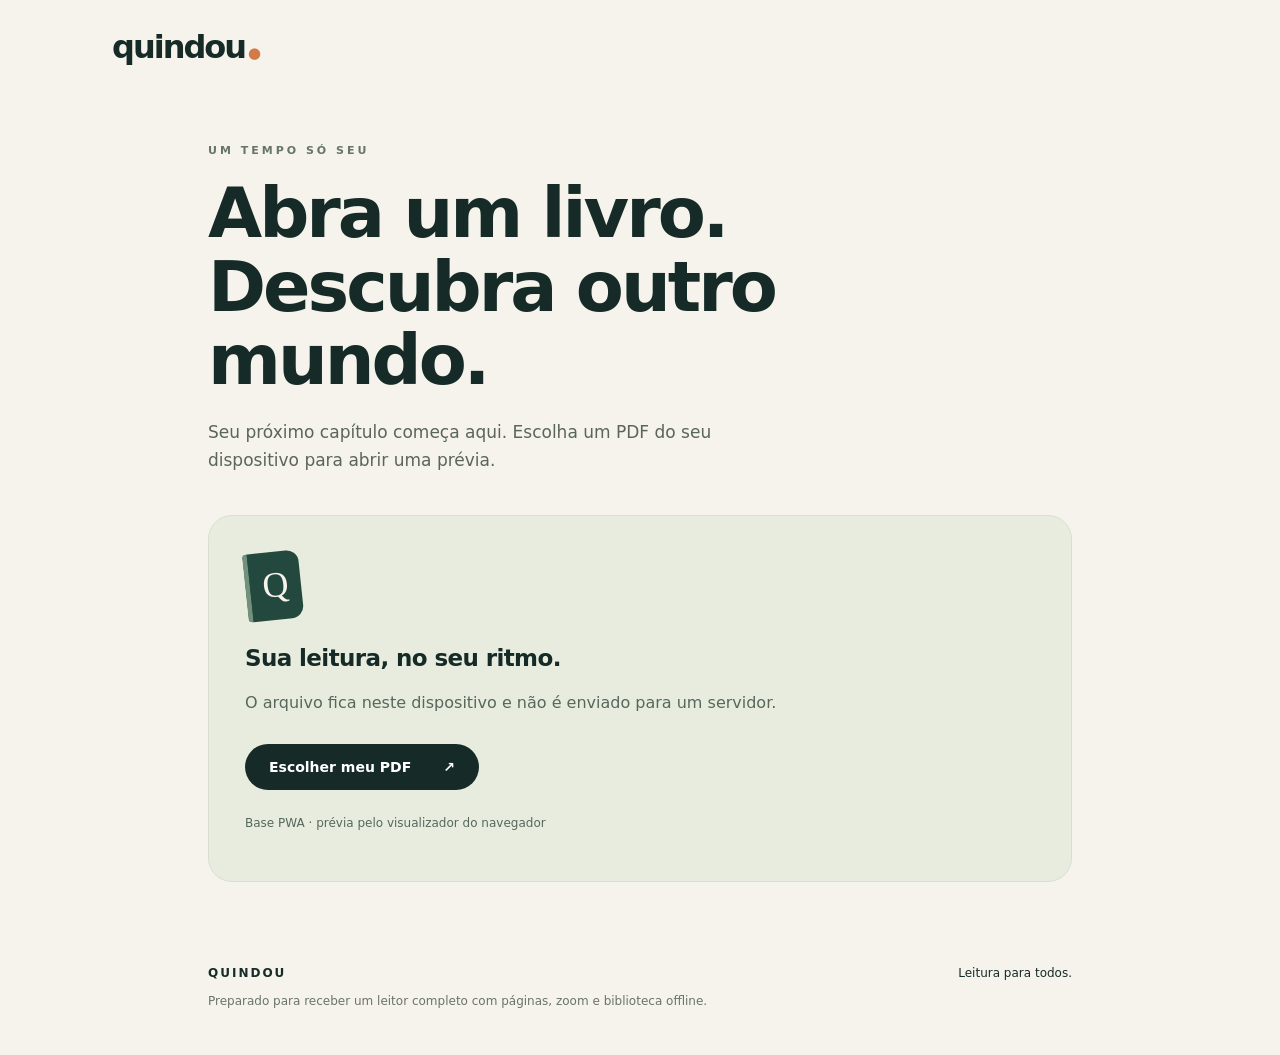
==== index.html @ c64f35c2 "Prepare Quindou PWA foundation for GitHub Pages" ====
<!doctype html>
<html lang="pt-BR">
<head>
  <meta charset="utf-8">
  <meta name="viewport" content="width=device-width,initial-scale=1">
  <meta name="theme-color" content="#162b28">
  <meta name="description" content="Quindou: seu espaço para ler. Base PWA para um leitor de PDF.">
  <link rel="manifest" href="./manifest.webmanifest">
  <link rel="icon" href="./icons/icon-192.png" type="image/png">
  <link rel="apple-touch-icon" href="./icons/icon-192.png">
  <link rel="stylesheet" href="./styles.css">
  <title>Quindou — Seu espaço para ler</title>
</head>
<body>
  <header><a class="brand" href="./" aria-label="Quindou, início">quindou<span>●</span></a><button id="install" hidden>Instalar aplicativo</button></header>
  <main>
    <p class="eyebrow">UM TEMPO SÓ SEU</p>
    <h1>Abra um livro.<br>Descubra outro mundo.</h1>
    <p class="intro">Seu próximo capítulo começa aqui. Escolha um PDF do seu dispositivo para abrir uma prévia.</p>
    <section class="upload" aria-labelledby="library-title">
      <div class="book" aria-hidden="true">Q</div>
      <h2 id="library-title">Sua leitura, no seu ritmo.</h2>
      <p>O arquivo fica neste dispositivo e não é enviado para um servidor.</p>
      <label class="primary" for="pdf-file">Escolher meu PDF <span aria-hidden="true">↗</span></label>
      <input id="pdf-file" type="file" accept="application/pdf,.pdf">
      <p class="note">Base PWA · prévia pelo visualizador do navegador</p>
    </section>
    <p id="status" role="status" aria-live="polite"></p>
    <section id="reader" hidden aria-labelledby="filename">
      <div class="reader-bar"><h2 id="filename"></h2><button id="close">Fechar</button></div>
      <p>A prévia depende do suporte do seu navegador. <a id="open-pdf" target="_blank" rel="noopener">Abrir PDF em outra aba</a></p>
      <iframe id="pdf-preview" title="Prévia do PDF"></iframe>
    </section>
    <footer>QUINDOU <span>Leitura para todos.</span><p>Preparado para receber um leitor completo com páginas, zoom e biblioteca offline.</p></footer>
  </main>
  <script type="module" src="./app.js"></script>
</body>
</html>
---- styles.css ----
:root{font-family:system-ui,-apple-system,sans-serif;color:#162b28;background:#f5f3eb;font-synthesis:none}*{box-sizing:border-box}body{margin:0}header{max-width:1120px;margin:auto;padding:28px 32px;display:flex;align-items:center;justify-content:space-between;gap:16px}.brand{font-size:32px;letter-spacing:-2px;font-weight:800;text-decoration:none;color:inherit}.brand span{color:#d27b46;font-size:15px;margin-left:3px}main{max-width:920px;margin:50px auto 0;padding:0 28px}.eyebrow{font-size:11px;letter-spacing:3px;color:#66746a;font-weight:700}h1{font-size:clamp(38px,7vw,70px);font-weight:600;line-height:1.05;letter-spacing:-3px;margin:20px 0}.intro{max-width:540px;font-size:17px;line-height:1.7;color:#59655d}.upload{margin-top:40px;padding:36px;background:#e7ecdf;border:1px solid #d8dfd0;border-radius:24px}.book{width:56px;height:68px;border-radius:4px 12px 12px 4px;background:#23483d;border-left:5px solid #72917a;color:#f5f3eb;font:36px Georgia,serif;text-align:center;padding-top:12px;transform:rotate(-6deg);margin-bottom:25px}h2{font-size:23px;letter-spacing:-.6px}.upload p{color:#57675c;line-height:1.6}.primary,button{display:inline-flex;gap:32px;align-items:center;justify-content:center;background:#162b28;color:#fff;border:0;border-radius:30px;font:600 14px system-ui;padding:15px 24px;cursor:pointer}.primary{margin:12px 0}.note{font-size:12px}#pdf-file{position:absolute;width:1px;height:1px;opacity:0;overflow:hidden}.primary:has(+input:focus-visible){outline:3px solid #c0743d;outline-offset:4px}a:focus-visible,button:focus-visible{outline:3px solid #c0743d;outline-offset:4px}#status{min-height:24px;color:#5e6c60;font-size:14px}.reader-bar{display:flex;align-items:center;justify-content:space-between;gap:20px}#filename{overflow-wrap:anywhere}#reader a{color:inherit}iframe{width:100%;height:70vh;border:1px solid #c7d0c2;border-radius:12px;background:white}footer{padding:32px 0;font-size:12px;letter-spacing:2px;font-weight:700}footer span{float:right;letter-spacing:0;font-weight:400}footer p{font-size:12px;letter-spacing:0;line-height:1.6;font-weight:400;color:#6a746a}[hidden]{display:none!important}@media(max-width:520px){header{padding:22px}main{margin-top:30px;padding:0 22px}.upload{padding:26px}h1{letter-spacing:-1.7px}header button{font-size:11px;padding:11px 14px}}
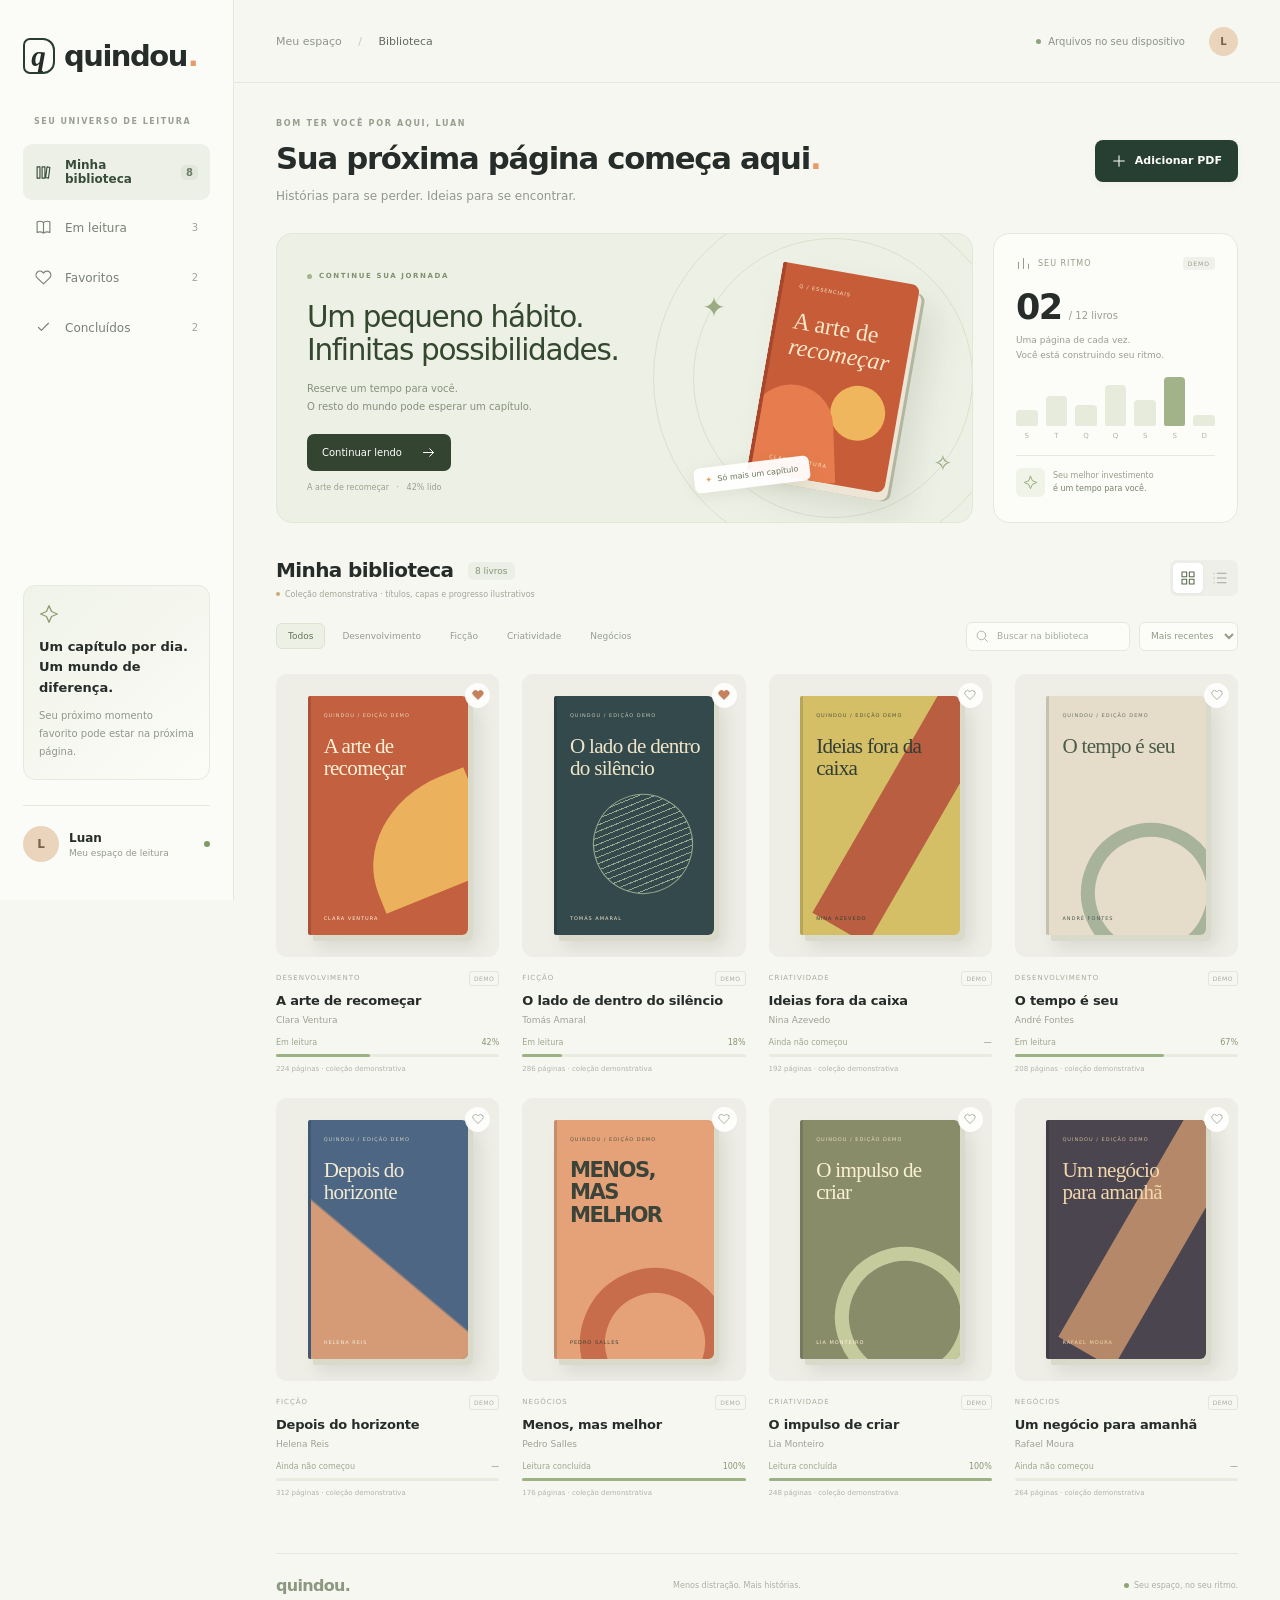
==== commit a3d697ad: "Redesign Quindou with interactive demonstration library" ====
--- a/index.html
+++ b/index.html
@@ -1,38 +1,26 @@
 <!doctype html>
 <html lang="pt-BR">
 <head>
-  <meta charset="utf-8">
-  <meta name="viewport" content="width=device-width,initial-scale=1">
-  <meta name="theme-color" content="#162b28">
-  <meta name="description" content="Quindou: seu espaço para ler. Base PWA para um leitor de PDF.">
-  <link rel="manifest" href="./manifest.webmanifest">
-  <link rel="icon" href="./icons/icon-192.png" type="image/png">
-  <link rel="apple-touch-icon" href="./icons/icon-192.png">
-  <link rel="stylesheet" href="./styles.css">
-  <title>Quindou — Seu espaço para ler</title>
+<meta charset="utf-8"><meta name="viewport" content="width=device-width,initial-scale=1"><meta name="theme-color" content="#f7f7f2"><meta name="description" content="Quindou — sua biblioteca, seu próximo universo.">
+<link rel="manifest" href="./manifest.webmanifest"><link rel="icon" href="./icons/icon-192.png"><link rel="apple-touch-icon" href="./icons/icon-192.png"><link rel="stylesheet" href="./styles.css"><title>Quindou — Minha biblioteca</title>
 </head>
 <body>
-  <header><a class="brand" href="./" aria-label="Quindou, início">quindou<span>●</span></a><button id="install" hidden>Instalar aplicativo</button></header>
-  <main>
-    <p class="eyebrow">UM TEMPO SÓ SEU</p>
-    <h1>Abra um livro.<br>Descubra outro mundo.</h1>
-    <p class="intro">Seu próximo capítulo começa aqui. Escolha um PDF do seu dispositivo para abrir uma prévia.</p>
-    <section class="upload" aria-labelledby="library-title">
-      <div class="book" aria-hidden="true">Q</div>
-      <h2 id="library-title">Sua leitura, no seu ritmo.</h2>
-      <p>O arquivo fica neste dispositivo e não é enviado para um servidor.</p>
-      <label class="primary" for="pdf-file">Escolher meu PDF <span aria-hidden="true">↗</span></label>
-      <input id="pdf-file" type="file" accept="application/pdf,.pdf">
-      <p class="note">Base PWA · prévia pelo visualizador do navegador</p>
-    </section>
-    <p id="status" role="status" aria-live="polite"></p>
-    <section id="reader" hidden aria-labelledby="filename">
-      <div class="reader-bar"><h2 id="filename"></h2><button id="close">Fechar</button></div>
-      <p>A prévia depende do suporte do seu navegador. <a id="open-pdf" target="_blank" rel="noopener">Abrir PDF em outra aba</a></p>
-      <iframe id="pdf-preview" title="Prévia do PDF"></iframe>
-    </section>
-    <footer>QUINDOU <span>Leitura para todos.</span><p>Preparado para receber um leitor completo com páginas, zoom e biblioteca offline.</p></footer>
-  </main>
-  <script type="module" src="./app.js"></script>
-</body>
-</html>
+<aside class="sidebar">
+<a class="brand" href="./" aria-label="Quindou, início"><span class="brand-icon">q</span> quindou<span class="brand-dot">.</span></a>
+<p class="sidebar-label">SEU UNIVERSO DE LEITURA</p>
+<nav aria-label="Biblioteca"><button class="nav-item active" data-view="all"><span data-icon="library"></span>Minha biblioteca <small id="nav-count">8</small></button><button class="nav-item" data-view="reading"><span data-icon="book"></span>Em leitura <small>3</small></button><button class="nav-item" data-view="favorites"><span data-icon="heart"></span>Favoritos <small id="fav-count">2</small></button><button class="nav-item" data-view="finished"><span data-icon="check"></span>Concluídos <small>2</small></button></nav>
+<div class="sidebar-bottom"><div class="little-note"><span data-icon="spark"></span><h3>Um capítulo por dia.<br>Um mundo de diferença.</h3><p>Seu próximo momento favorito pode estar na próxima página.</p></div><button id="install" class="install" hidden><span data-icon="download"></span>Instalar Quindou</button><div class="profile"><span class="avatar">L</span><div><strong>Luan</strong><small>Meu espaço de leitura</small></div><span class="profile-dot"></span></div></div>
+</aside>
+<div class="workspace"><header class="topbar"><span class="breadcrumb">Meu espaço <span>/</span> <strong>Biblioteca</strong></span><div class="top-tools"><span class="local-badge"><i></i> Arquivos no seu dispositivo</span><span class="avatar mini">L</span></div></header>
+<main>
+<div class="page-heading"><div><div class="eyebrow">BOM TER VOCÊ POR AQUI, LUAN</div><h1>Sua próxima página começa aqui<span>.</span></h1><p>Histórias para se perder. Ideias para se encontrar.</p></div><label class="primary upload-button" for="pdf-file"><span data-icon="plus"></span>Adicionar PDF</label><input id="pdf-file" type="file" accept="application/pdf,.pdf" class="sr-only"></div>
+<section class="feature-row" aria-label="Destaque de leitura"><div class="hero"><div class="hero-copy"><span class="tag"><span class="tiny-dot"></span> CONTINUE SUA JORNADA</span><h2>Um pequeno hábito.<br>Infinitas possibilidades.</h2><p>Reserve um tempo para você.<br>O resto do mundo pode esperar um capítulo.</p><button class="dark-button" id="continue">Continuar lendo <span data-icon="arrow"></span></button><span class="hero-progress">A arte de recomeçar <b>·</b> 42% lido</span></div><div class="hero-art" aria-hidden="true"><div class="orbit orbit-one"></div><div class="orbit orbit-two"></div><span class="star star-one">✦</span><span class="star star-two">✧</span><div class="hero-book"><div class="cover-mark">Q / ESSENCIAIS</div><div class="hero-book-title">A arte de<br><em>recomeçar</em></div><div class="cover-sun"></div><div class="cover-arch"></div><small>CLARA VENTURA</small></div><div class="floating-label"><span>✦</span> Só mais um capítulo</div></div></div>
+<div class="reading-card"><div class="stat-head"><span data-icon="chart"></span><span>SEU RITMO</span><span class="demo-pill">DEMO</span></div><div class="reading-number">02<span>/ 12 livros</span></div><p>Uma página de cada vez.<br>Você está construindo seu ritmo.</p><div class="month-chart" aria-label="Atividade ilustrativa da semana"><div style="--h:34%"><span>S</span></div><div style="--h:62%"><span>T</span></div><div style="--h:44%"><span>Q</span></div><div style="--h:85%"><span>Q</span></div><div style="--h:53%"><span>S</span></div><div class="current" style="--h:100%"><span>S</span></div><div style="--h:24%"><span>D</span></div></div><div class="stat-footer"><span class="stat-bubble" data-icon="spark"></span><span>Seu melhor investimento<br><strong>é um tempo para você.</strong></span></div></div></section>
+<section class="library" aria-labelledby="library-title"><div class="section-heading"><div><h2 id="library-title">Minha biblioteca <span id="book-count">8 livros</span></h2><p class="demo-note"><span></span>Coleção demonstrativa · títulos, capas e progresso ilustrativos</p></div><div class="display-controls"><button id="grid-view" class="selected icon-button" aria-label="Exibir em grade" aria-pressed="true"><span data-icon="grid"></span></button><button id="list-view" class="icon-button" aria-label="Exibir em lista" aria-pressed="false"><span data-icon="list"></span></button></div></div>
+<div class="library-tools"><div class="filters" aria-label="Filtrar livros"><button class="filter active" data-filter="all">Todos</button><button class="filter" data-filter="Desenvolvimento">Desenvolvimento</button><button class="filter" data-filter="Ficção">Ficção</button><button class="filter" data-filter="Criatividade">Criatividade</button><button class="filter" data-filter="Negócios">Negócios</button></div><div class="search-sort"><label class="search"><span data-icon="search"></span><input id="search" type="search" placeholder="Buscar na biblioteca" aria-label="Buscar na biblioteca"></label><select id="sort" aria-label="Ordenar biblioteca"><option value="recent">Mais recentes</option><option value="title">Título A–Z</option><option value="progress">Progresso</option></select></div></div>
+<div id="books" class="books"></div><p id="empty" class="empty" hidden>Nenhum livro por aqui. Experimente outra busca ou adicione um PDF.</p></section>
+<p id="status" role="status" aria-live="polite"></p><footer><span class="footer-brand">quindou.</span><span>Menos distração. Mais histórias.</span><span class="footer-local"><i></i> Seu espaço, no seu ritmo.</span></footer>
+</main></div>
+<dialog id="book-dialog"><form method="dialog"><button class="dialog-close icon-button" aria-label="Fechar detalhes"><span data-icon="close"></span></button></form><div id="dialog-content"></div></dialog>
+<dialog id="reader"><div class="reader-bar"><h2 id="filename"></h2><button id="close" class="icon-button" aria-label="Fechar PDF"><span data-icon="close"></span></button></div><p class="reader-note">Prévia pelo navegador. <a id="open-pdf" target="_blank" rel="noopener">Abrir PDF em outra aba ↗</a></p><iframe id="pdf-preview" title="Prévia do PDF"></iframe></dialog>
+<script type="module" src="./app.js"></script></body></html>
--- a/styles.css
+++ b/styles.css
@@ -1 +1 @@
-:root{font-family:system-ui,-apple-system,sans-serif;color:#162b28;background:#f5f3eb;font-synthesis:none}*{box-sizing:border-box}body{margin:0}header{max-width:1120px;margin:auto;padding:28px 32px;display:flex;align-items:center;justify-content:space-between;gap:16px}.brand{font-size:32px;letter-spacing:-2px;font-weight:800;text-decoration:none;color:inherit}.brand span{color:#d27b46;font-size:15px;margin-left:3px}main{max-width:920px;margin:50px auto 0;padding:0 28px}.eyebrow{font-size:11px;letter-spacing:3px;color:#66746a;font-weight:700}h1{font-size:clamp(38px,7vw,70px);font-weight:600;line-height:1.05;letter-spacing:-3px;margin:20px 0}.intro{max-width:540px;font-size:17px;line-height:1.7;color:#59655d}.upload{margin-top:40px;padding:36px;background:#e7ecdf;border:1px solid #d8dfd0;border-radius:24px}.book{width:56px;height:68px;border-radius:4px 12px 12px 4px;background:#23483d;border-left:5px solid #72917a;color:#f5f3eb;font:36px Georgia,serif;text-align:center;padding-top:12px;transform:rotate(-6deg);margin-bottom:25px}h2{font-size:23px;letter-spacing:-.6px}.upload p{color:#57675c;line-height:1.6}.primary,button{display:inline-flex;gap:32px;align-items:center;justify-content:center;background:#162b28;color:#fff;border:0;border-radius:30px;font:600 14px system-ui;padding:15px 24px;cursor:pointer}.primary{margin:12px 0}.note{font-size:12px}#pdf-file{position:absolute;width:1px;height:1px;opacity:0;overflow:hidden}.primary:has(+input:focus-visible){outline:3px solid #c0743d;outline-offset:4px}a:focus-visible,button:focus-visible{outline:3px solid #c0743d;outline-offset:4px}#status{min-height:24px;color:#5e6c60;font-size:14px}.reader-bar{display:flex;align-items:center;justify-content:space-between;gap:20px}#filename{overflow-wrap:anywhere}#reader a{color:inherit}iframe{width:100%;height:70vh;border:1px solid #c7d0c2;border-radius:12px;background:white}footer{padding:32px 0;font-size:12px;letter-spacing:2px;font-weight:700}footer span{float:right;letter-spacing:0;font-weight:400}footer p{font-size:12px;letter-spacing:0;line-height:1.6;font-weight:400;color:#6a746a}[hidden]{display:none!important}@media(max-width:520px){header{padding:22px}main{margin-top:30px;padding:0 22px}.upload{padding:26px}h1{letter-spacing:-1.7px}header button{font-size:11px;padding:11px 14px}}
+:root{font-family:Inter,ui-sans-serif,system-ui,-apple-system,sans-serif;color:#262c29;background:#f7f7f2;font-synthesis:none;--orange:#e99a6c;--muted:#89908a;--line:#e6e8e0}*{box-sizing:border-box}body{margin:0}button,input,select{font:inherit}button,a,label,input,select{-webkit-tap-highlight-color:transparent}button{cursor:pointer}button{color:inherit}button:focus-visible,a:focus-visible,select:focus-visible,input:focus-visible,.upload-button:has(+input:focus-visible){outline:3px solid #b77750;outline-offset:4px}button svg,.search svg{pointer-events:none}svg{width:20px;height:20px;display:block}a{color:inherit}.sidebar{position:fixed;width:234px;top:0;bottom:0;left:0;background:#fbfcf8;border-right:1px solid var(--line);padding:38px 23px;display:flex;flex-direction:column;z-index:10}.brand{display:flex;align-items:center;gap:9px;font-size:29px;font-weight:760;letter-spacing:-1.5px;text-decoration:none}.brand-icon{display:grid;place-items:center;width:32px;height:36px;border:2px solid #293c31;border-radius:7px 12px 12px 7px;font:italic bold 29px Georgia;letter-spacing:-3px;padding-right:4px}.brand-dot{color:var(--orange);margin-left:-8px}.sidebar-label{font-size:8px;letter-spacing:1.5px;color:#9a9f96;margin:43px 11px 18px;font-weight:700}.nav-item{display:flex;align-items:center;gap:13px;border:0;background:none;width:100%;font-size:12px;color:#798078;padding:14px 12px;margin-bottom:5px;border-radius:9px;text-align:left}.nav-item svg{width:17px;height:17px}.nav-item small{margin-left:auto;font-size:10px;opacity:.7}.nav-item.active{background:#edf0e6;color:#384d39;font-weight:650}.nav-item.active small{background:#dce4d5;border-radius:5px;padding:2px 5px}.sidebar-bottom{margin-top:auto}.little-note{border:1px solid #e7e9de;border-radius:12px;padding:18px 15px;background:linear-gradient(140deg,#f0f3e8,#fbfcf7)}.little-note>span{color:#8e9c75}.little-note h3{font-size:13px;font-weight:600;line-height:1.6;margin:13px 0 8px}.little-note p{font-size:10px;line-height:1.8;color:#90978b;margin:0}.profile{display:flex;gap:10px;align-items:center;margin-top:25px;padding:20px 0 0;border-top:1px solid var(--line)}.avatar{display:grid;place-items:center;background:#ebd4bc;color:#79614e;width:36px;height:36px;border-radius:50%;font-size:12px;font-weight:700}.profile strong{font-size:12px;display:block}.profile small{font-size:9px;color:#94998f;display:block;margin-top:3px}.profile-dot{margin-left:auto;background:#7d9b66;width:6px;height:6px;border-radius:50%}.install{width:100%;border:1px solid var(--line);border-radius:8px;background:white;padding:10px;font-size:11px;display:flex;align-items:center;gap:10px;margin-top:10px}.workspace{margin-left:234px}.topbar{height:83px;border-bottom:1px solid var(--line);display:flex;justify-content:space-between;align-items:center;padding:0 42px}.breadcrumb{font-size:11px;color:#90968b}.breadcrumb span{padding:0 13px;color:#c5c9be}.breadcrumb strong{font-weight:500;color:#626a5e}.top-tools{display:flex;align-items:center;gap:24px}.local-badge{font-size:10px;color:#8b9386;display:flex;align-items:center;gap:7px}.local-badge i,.footer-local i{width:5px;height:5px;border-radius:50%;background:#92a379}.mini{width:29px;height:29px;font-size:10px}main{max-width:1520px;margin:auto;padding:36px 42px 0}.page-heading{display:flex;align-items:center;justify-content:space-between;gap:20px}.eyebrow{font-size:8px;letter-spacing:1.7px;color:#979f8c;font-weight:650;margin-bottom:12px}h1{font-size:clamp(24px,2.4vw,36px);letter-spacing:-1.3px;font-weight:620;margin:0;line-height:1.2}h1>span{color:var(--orange)}.page-heading p{font-size:12px;color:#92988d;margin:12px 0 0}.primary{border:0;background:#263f32;color:#fff;border-radius:8px;padding:13px 16px;font-size:11px;font-weight:550;display:flex;align-items:center;gap:8px;cursor:pointer;white-space:nowrap;box-shadow:0 3px 8px #2945300a}.primary svg{width:16px;height:16px}.sr-only{position:absolute;width:1px;height:1px;overflow:hidden;clip:rect(0,0,0,0);white-space:nowrap}.feature-row{display:grid;grid-template-columns:minmax(0,1fr) 245px;gap:20px;margin:30px 0 35px}.hero{position:relative;overflow:hidden;background:#edf0e5;border:1px solid #e2e8d8;border-radius:16px;min-height:286px;display:flex}.hero-copy{z-index:2;padding:30px;position:relative;width:65%}.tag{display:inline-flex;align-items:center;gap:7px;color:#81906f;font-size:7px;letter-spacing:1.6px;font-weight:600}.tiny-dot{height:5px;width:5px;border-radius:50%;background:#a6b58d}.hero h2{font-size:clamp(22px,2.3vw,34px);font-weight:500;line-height:1.14;letter-spacing:-1.3px;margin:18px 0 12px;color:#34472f}.hero-copy>p{font-size:10px;color:#86907b;line-height:1.8}.dark-button{border:0;border-radius:7px;background:#334530;color:#fff;padding:11px 15px;display:flex;gap:19px;align-items:center;font-size:10px;margin-top:18px}.dark-button svg{width:15px;height:15px}.hero-progress{display:block;font-size:8px;color:#99a18d;margin-top:12px}.hero-progress b{margin:0 5px;font-weight:400}.hero-art{position:absolute;right:0;width:40%;height:100%;display:flex;justify-content:center;align-items:center}.hero-book{position:relative;width:139px;height:211px;background:#c75c38;border-radius:2px 8px 8px 2px;box-shadow:4px 8px 0 #ede5d5,7px 8px 0 #b1b6a0,20px 20px 35px #4f583e25;transform:rotate(10deg);padding:18px 16px;color:#fae8ca;border-left:4px solid #a7472b;overflow:hidden;z-index:1}.cover-mark{font-size:5px;letter-spacing:1px}.hero-book-title{font-family:Georgia,serif;font-size:24px;line-height:1.1;margin-top:19px;position:relative;z-index:2}.hero-book-title em{font-weight:normal}.hero-book small{position:absolute;bottom:14px;font-size:5px;letter-spacing:1.3px;z-index:2}.cover-sun{position:absolute;width:55px;height:55px;right:12px;bottom:47px;background:#efb65e;border-radius:50%}.cover-arch{position:absolute;width:84px;height:100px;left:-8px;bottom:-8px;background:#e77d4e;border-radius:60px 60px 0 0;transform:rotate(-12deg)}.orbit{border:1px solid #d9e1cc;border-radius:50%;position:absolute;width:280px;height:280px}.orbit-two{width:360px;height:360px}.star{position:absolute;color:#9cab83}.star-one{left:3%;top:20%;font-size:28px}.star-two{right:7%;bottom:16%;font-size:23px}.floating-label{position:absolute;z-index:3;bottom:35px;left:0;transform:rotate(-7deg);padding:8px 11px;background:#fffffff0;box-shadow:0 3px 15px #4a54341a;border-radius:6px;font-size:8px;color:#6b785a}.floating-label span{color:#e2a259;margin-right:3px}.reading-card{padding:22px;background:#fcfcf8;border:1px solid var(--line);border-radius:16px}.stat-head{display:flex;align-items:center;gap:7px;color:#969e8b;font-size:8px;letter-spacing:1px}.stat-head svg{width:15px;height:15px}.demo-pill{font-size:6px;padding:3px 5px;background:#f0f1eb;border-radius:4px;margin-left:auto}.reading-number{font-size:35px;letter-spacing:-1.5px;font-weight:550;margin-top:16px}.reading-number>span{font-size:10px;color:#9b9f94;letter-spacing:0;font-weight:400;margin-left:7px}.reading-card>p{font-size:9px;line-height:1.7;color:#9a9f93;margin:6px 0 14px}.month-chart{display:flex;gap:8px;align-items:end;height:65px;padding-bottom:16px}.month-chart>div{height:var(--h);background:#e6ebdc;flex:1;position:relative;border-radius:4px 4px 2px 2px;max-height:50px}.month-chart .current{background:#a2b389}.month-chart span{position:absolute;bottom:-14px;left:0;right:0;text-align:center;font-size:7px;color:#b1b5a9}.stat-footer{border-top:1px solid var(--line);padding-top:12px;display:flex;gap:8px;align-items:center;margin-top:13px;font-size:8px;line-height:1.6;color:#999f8e}.stat-footer strong{font-weight:500;color:#78846b}.stat-bubble{padding:7px;background:#f0f3e8;border-radius:6px}.stat-bubble svg{width:15px;height:15px;color:#9bab80}.section-heading{display:flex;align-items:center;justify-content:space-between}.section-heading h2{font-size:20px;font-weight:600;letter-spacing:-.6px;margin:0}.section-heading h2 span{display:inline-block;background:#ecefe5;color:#8a967a;font-size:9px;letter-spacing:0;border-radius:5px;vertical-align:middle;padding:4px 7px;margin-left:8px;font-weight:500}.demo-note{font-size:8px;display:flex;align-items:center;gap:5px;color:#a2a696;margin:8px 0 0}.demo-note>span{width:4px;height:4px;border-radius:50%;background:#c9aa76}.display-controls{display:flex;gap:2px;padding:3px;background:#eeefe8;border-radius:7px}.icon-button{border:0;background:none;border-radius:5px;display:grid;place-items:center;padding:7px;color:#a0a69a}.icon-button svg{width:16px;height:16px}.icon-button.selected{background:#fff;color:#59684b;box-shadow:0 1px 4px #00000009}.library-tools{display:flex;justify-content:space-between;align-items:center;gap:15px;margin:23px 0}.filters{display:flex;gap:5px;flex-wrap:wrap}.filter{border:1px solid transparent;background:none;padding:7px 11px;border-radius:6px;color:#969d90;font-size:9px;white-space:nowrap}.filter.active{border-color:#dce3d3;background:#edf0e5;color:#657554}.search-sort{display:flex;gap:9px}.search{display:flex;gap:6px;align-items:center;border:1px solid var(--line);border-radius:6px;background:#fcfcf8;padding:7px 9px;color:#a5ac9c}.search svg{width:13px;height:13px}.search input{border:0;background:none;outline:none;min-width:0;width:125px;font-size:9px;color:#5c6853}.search input::placeholder{color:#a5ac9c}select{background:#fcfcf8;border:1px solid var(--line);color:#929b87;border-radius:6px;font-size:9px;padding:7px}.books{display:grid;grid-template-columns:repeat(4,minmax(0,1fr));gap:25px 23px}.book-card{position:relative;min-width:0}.cover-button{padding:0;border:0;background:none;width:100%;text-align:left;display:block}.cover-stage{background:#eeeee7;border-radius:11px;padding:22px 30px;display:flex;justify-content:center;align-items:center;overflow:hidden;transition:background .25s,transform .25s}.book-card:hover .cover-stage{background:#e8eade;transform:translateY(-3px)}.book-cover{position:relative;aspect-ratio:0.67;width:100%;max-width:160px;padding:16px 13px 14px;background:var(--cover-bg);color:var(--cover-fg);border-radius:2px 6px 6px 2px;box-shadow:5px 6px 0 #dadacb,10px 12px 18px #3036211f;overflow:hidden;border-left:3px solid #0002;display:flex;flex-direction:column;isolation:isolate}.edition{font-size:5px;letter-spacing:1px;position:relative;z-index:2;opacity:.8}.cover-title{font:clamp(16px,1.65vw,25px)/1.06 Georgia,serif;letter-spacing:-.7px;margin-top:17px;position:relative;z-index:2;overflow-wrap:anywhere}.cover-author{font-size:5px;letter-spacing:1px;margin-top:auto;position:relative;z-index:2}.cover-shape{position:absolute;z-index:-1;bottom:17%;width:80%;height:45%;left:33%;background:var(--accent);border-radius:80% 0 0 0;transform:rotate(-22deg)}.cover-style-1 .cover-shape{border-radius:50%;width:100px;height:100px;left:23%;bottom:17%;background:repeating-linear-gradient(0deg,transparent 0px,transparent 5px,var(--accent) 5px,var(--accent) 6px);border:1px solid var(--accent)}.cover-style-2 .cover-shape{height:115%;width:40%;border-radius:0;transform:rotate(30deg);left:47%;top:-10%}.cover-style-3 .cover-shape{border:14px solid var(--accent);background:transparent;border-radius:50%;width:140px;height:140px;left:20%;bottom:-12%}.cover-style-4 .cover-shape{background:linear-gradient(40deg,var(--accent) 49%,transparent 50%);height:80%;width:120%;left:-10%;bottom:0;border-radius:0;transform:none}.cover-style-5 .cover-title{font-family:system-ui,sans-serif;font-weight:800;text-transform:uppercase;font-size:clamp(17px,1.65vw,26px);letter-spacing:-1.5px}.cover-style-5 .cover-shape{width:150px;height:150px;left:15%;bottom:-25%;border-radius:50%;background:transparent;border:25px solid var(--accent)}.favorite{position:absolute;top:9px;right:9px;border:0;background:#ffffffdf;border-radius:50%;width:25px;height:25px;display:grid;place-items:center;color:#9ba38f;z-index:3;box-shadow:0 2px 4px #00000004}.favorite svg{width:12px;height:12px}.favorite[aria-pressed=true]{color:#c7805d}.favorite[aria-pressed=true] svg{fill:#c7805d}.category-line{display:flex;align-items:center;justify-content:space-between;font-size:7px;letter-spacing:1px;text-transform:uppercase;color:#a6ab9b;margin:14px 0 6px}.category-line .pdf-tag{font-size:6px;letter-spacing:.5px;padding:3px 4px;border:1px solid #e2e5d9;border-radius:3px;color:#a6ad9b}.book-title{font-size:13px;font-weight:600;margin:0;line-height:1.4;letter-spacing:-.2px}.book-author{font-size:9px;color:#9da392;margin:5px 0 13px}.progress-label{display:flex;justify-content:space-between;font-size:8px;color:#9da88e}.progress-label strong{color:#869772;font-weight:500}.progress-track{height:3px;background:#e8ebdf;border-radius:3px;margin-top:7px}.progress-track>div{background:#9db186;height:100%;border-radius:3px}.book-meta{font-size:7px;color:#b0b5a5;margin-top:8px}.books.list-layout{grid-template-columns:1fr 1fr}.list-layout .book-card{display:grid;grid-template-columns:95px 1fr;gap:16px;border-bottom:1px solid var(--line);padding-bottom:15px}.list-layout .cover-stage{padding:10px 15px}.list-layout .cover-title{font-size:12px}.list-layout .cover-author,.list-layout .edition{font-size:3px}.list-layout .cover-shape{width:55px;height:55px}.list-layout .favorite{left:67px;right:auto;top:4px}.list-layout .category-line{margin-top:4px}.empty{padding:50px;text-align:center;font-size:13px;color:#8a967e}#status{font-size:11px;color:#879279;min-height:20px;margin:18px 0}footer{border-top:1px solid var(--line);padding:22px 0;display:flex;align-items:center;justify-content:space-between;color:#abb1a1;font-size:8px}.footer-brand{font-size:16px;font-weight:700;color:#8c987f;letter-spacing:-.7px}.footer-local{display:flex;align-items:center;gap:5px}dialog{border:1px solid #dce3d3;border-radius:18px;background:#fcfcf8;color:#34432d;max-width:600px;width:calc(100% - 32px);padding:30px;box-shadow:0 30px 120px #15251130}dialog::backdrop{background:#20302077;backdrop-filter:blur(6px)}.dialog-close{margin-left:auto;background:#edf0e6}.detail-layout{display:grid;grid-template-columns:150px 1fr;gap:28px;align-items:start}.detail-layout h2{font-size:25px;letter-spacing:-1px;margin-top:8px}.detail-layout p{font-size:12px;line-height:1.8;color:#869279}.detail-cover .cover-stage{padding:12px}.detail-cover .cover-title{font-size:20px}.detail-badge{font-size:8px;letter-spacing:1px;color:#ae885f}.excerpt{border-top:1px solid #e3e7d8;padding-top:18px;margin-top:24px}.excerpt h3{font-size:12px}.excerpt p{font:16px/1.9 Georgia,serif;color:#717c64}.excerpt small{font-size:9px;color:#9ca48e}#reader{max-width:1100px;width:calc(100% - 24px);padding:20px}.reader-bar{display:flex;gap:20px;align-items:center;justify-content:space-between}.reader-bar h2{font-size:16px;overflow-wrap:anywhere}.reader-note{font-size:11px;color:#839475}iframe{width:100%;height:70vh;border:1px solid #e3e7d8;border-radius:10px;background:white}[hidden]{display:none!important}@media(min-width:1500px){.books{grid-template-columns:repeat(5,minmax(0,1fr))}}@media(max-width:1200px){.sidebar{width:205px;padding:30px 18px}.workspace{margin-left:205px}.topbar{padding:0 28px}main{padding:28px 28px 0}.feature-row{grid-template-columns:minmax(0,1fr) 210px}.hero-copy{padding:24px}.hero-art{width:38%}.hero-book{width:117px;height:180px}.hero-book-title{font-size:21px}.library-tools{flex-wrap:wrap}.cover-stage{padding:20px 23px}.cover-title{font-size:21px}.book-cover{padding:12px 10px}.floating-label{font-size:7px}.hero h2{font-size:27px}}@media(max-width:950px){.sidebar{width:178px;padding:28px 12px}.workspace{margin-left:178px}.brand{font-size:25px}.nav-item{font-size:10px;padding:13px 10px;gap:9px}.sidebar-label{font-size:6px}.little-note{padding:13px}.little-note h3{font-size:11px}.feature-row{grid-template-columns:1fr}.reading-card{display:none}.hero{min-height:265px}.hero-copy{width:65%}.hero-art{width:38%}.hero-book{width:130px;height:200px}.hero h2{font-size:31px}.books{grid-template-columns:repeat(3,minmax(0,1fr));gap:24px 18px}.cover-title{font-size:22px}.cover-stage{padding:20px 22px}.page-heading{align-items:end}.page-heading h1{font-size:27px}.local-badge{font-size:8px}}@media(max-width:680px){.sidebar{position:static;width:auto;border:0;padding:20px 20px 0;background:#f7f7f2}.brand{font-size:27px}.brand-icon{width:27px;height:30px;font-size:25px}.sidebar-label,.sidebar-bottom{display:none}.sidebar nav{display:flex;margin-top:23px;border-bottom:1px solid var(--line);gap:8px;overflow:auto}.nav-item{width:auto;white-space:nowrap;padding:11px 5px;border-radius:0;margin:0;font-size:10px;gap:6px;flex-shrink:0}.nav-item.active{background:none;border-bottom:2px solid #697b52}.nav-item svg{width:14px;height:14px}.nav-item small{display:none}.workspace{margin-left:0}.topbar{display:none}main{padding:25px 20px 0}.page-heading{display:block;position:relative}.eyebrow{font-size:7px;letter-spacing:1.3px;margin-bottom:10px}.page-heading h1{font-size:28px;max-width:290px;letter-spacing:-1px}.page-heading p{font-size:10px;max-width:250px;line-height:1.6}.upload-button{display:inline-flex;margin-top:17px;padding:10px 12px;font-size:10px}.feature-row{margin:24px 0 28px}.hero{min-height:252px}.hero-copy{padding:23px 18px;width:67%}.hero h2{font-size:25px;letter-spacing:-1px;line-height:1.15}.tag{font-size:6px;letter-spacing:1.1px}.hero-copy>p{font-size:9px;max-width:180px}.dark-button{padding:10px 12px;font-size:9px;gap:10px;margin-top:17px}.hero-progress{font-size:6px}.hero-art{width:35%;right:0}.hero-book{width:102px;height:160px;padding:14px 10px;transform:rotate(13deg);right:-4px}.hero-book-title{font-size:19px;margin-top:14px}.hero-book small{font-size:4px}.cover-mark{font-size:4px}.cover-sun{width:45px;height:45px;right:0;bottom:32px}.cover-arch{width:58px;height:77px}.floating-label{font-size:6px;bottom:34px;left:-13px;white-space:nowrap;padding:7px}.star-one{left:-5px;font-size:20px;top:30px}.star-two{font-size:18px;right:5px;bottom:23px}.orbit{width:180px;height:180px}.orbit-two{width:250px;height:250px}.section-heading h2{font-size:19px}.section-heading h2 span{font-size:8px;margin-left:4px}.demo-note{font-size:6.5px;letter-spacing:0}.library-tools{gap:13px;margin:20px 0}.filters{flex-wrap:nowrap;overflow:auto;width:100%;gap:4px;padding-bottom:3px}.filter{font-size:9px;padding:7px 9px}.search-sort{width:100%}.search{flex:1;padding:10px}.search input{width:100%;font-size:10px}select{font-size:9px;padding:8px}.books{grid-template-columns:repeat(2,minmax(0,1fr));gap:24px 17px}.cover-stage{padding:20px 25px}.cover-title{font-size:clamp(18px,4.7vw,25px)}.book-title{font-size:12px}.book-author{font-size:9px}.category-line{font-size:6px;letter-spacing:.5px}.book-meta{font-size:7px}.books.list-layout{grid-template-columns:1fr}.list-layout .book-card{grid-template-columns:85px 1fr}.list-layout .favorite{left:57px}footer{font-size:7px}.footer-local{display:none}.detail-layout{grid-template-columns:100px 1fr;gap:15px}.detail-cover .cover-title{font-size:17px}.detail-layout h2{font-size:21px}.detail-layout p{font-size:10px}dialog{padding:20px}.excerpt p{font-size:15px}}@media(prefers-reduced-motion:reduce){*{scroll-behavior:auto!important;transition:none!important}}
